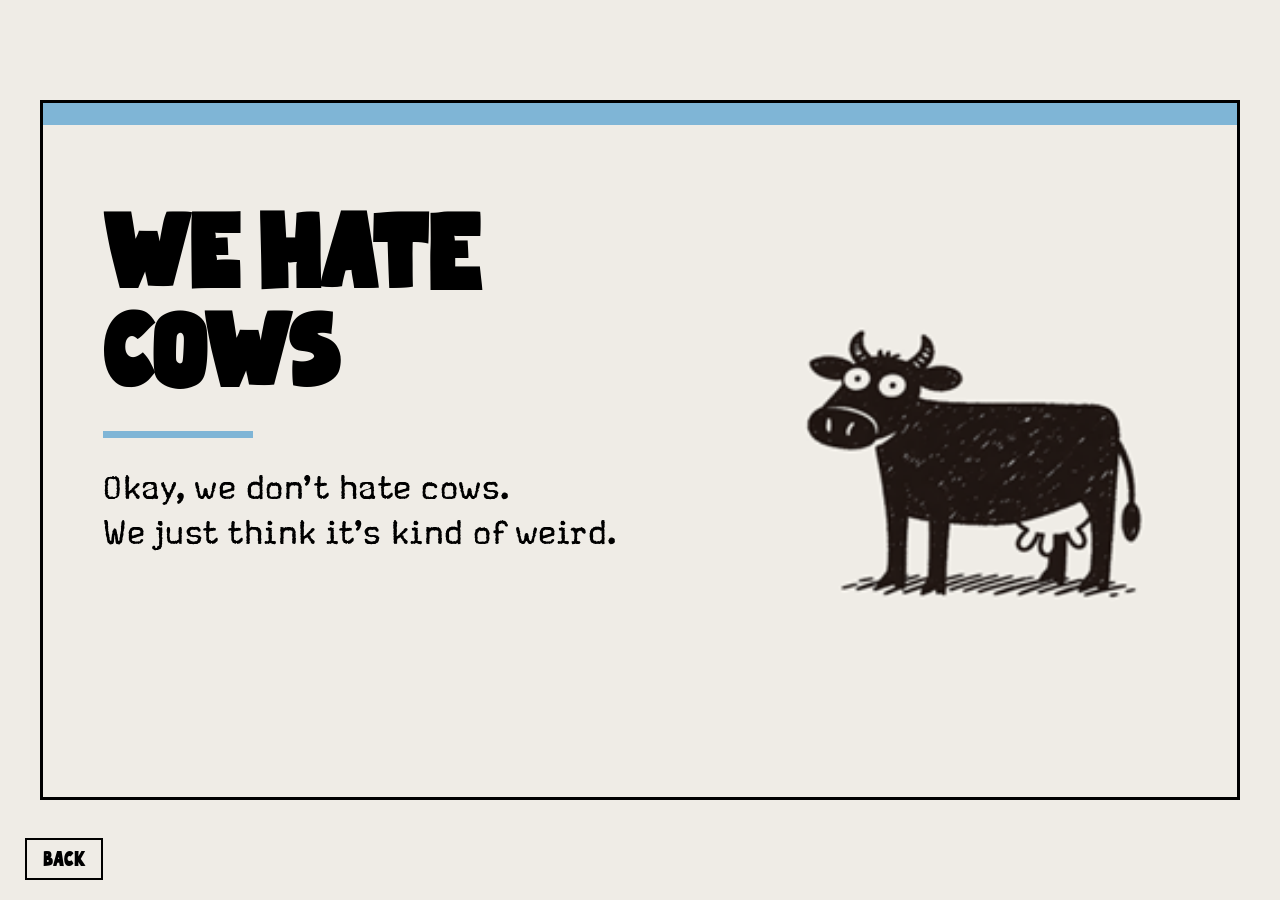
==== indexes/Ad_01.html @ 674abde2 "Add files via upload" ====
<!DOCTYPE html>
<html lang="en">

<head>
  <meta charset="UTF-8" />
  <meta name="viewport" content="width=device-width, initial-scale=1.0" />
  <title>Oatly Ad 01</title>

  <style>
    @font-face {
      font-family: "GirdoBlack";
      src: url("../fonts/GirdoBlackPro-Regular.a40bd0fc.woff") format("woff");
    }

    @font-face {
      font-family: "FKGrotesk";
      src: url("../fonts/FKGroteskNeue.woff2") format("woff2");
    }

    @font-face {
      font-family: "Margo";
      src: url("../fonts/MargoPro-Regular.adcdb6c7.woff") format("woff");
    }

    body {
      margin: 0;
      min-height: 100vh;
      display: flex;
      justify-content: center;
      align-items: center;
      background: #efece6;
      font-family: "FKGrotesk", Arial, sans-serif;
    }

    .poster {
      width: 1200px;
      max-width: 95vw;
      min-height: 700px;
      background: #efece6;
      border: 3px solid #000;
      box-sizing: border-box;
      position: relative;
      display: grid;
      grid-template-columns: 1.1fr 0.9fr;
    }

    .accent {
      position: absolute;
      top: 0;
      left: 0;
      width: 100%;
      height: 22px;
      background: #7fb5d6;
    }

    .left {
      padding: 80px 60px 60px 60px;
      display: flex;
      flex-direction: column;
    }

    .headline {
      font-family: "GirdoBlack", "FKGrotesk", Arial, sans-serif;
      font-size: 110px;
      line-height: 0.9;
      text-transform: uppercase;
      margin: 20px 0 30px 0;
    }

    .underline {
      width: 150px;
      height: 7px;
      background: #7fb5d6;
      margin: 0 0 28px 0;
    }

    .subtext {
      font-family: "Margo", "FKGrotesk", Arial, sans-serif;
      font-size: 36px;
      line-height: 1.25;
      max-width: 520px;
      margin: 0;
      letter-spacing: 0.5px;
      margin-bottom: 20px;
    }

    /* RIGHT SIDE IMAGE (NO BOX) */
    .right {
      display: flex;
      align-items: center;
      justify-content: center;
      padding: 40px;
    }

    .right img {
      width: 100%;
      max-width: 420px;
      height: auto;
      object-fit: contain;
      display: block;
    }

    @media (max-width: 950px) {
      .poster {
        grid-template-columns: 1fr;
      }

      .headline {
        font-size: 80px;
      }

      .subtext {
        font-size: 28px;
      }

      .right {
        padding: 20px 40px 60px 40px;
      }
    }

    .back-button {
      position: fixed;
      bottom: 20px;
      left: 25px;

      font-family: "GirdoBlack", Arial, sans-serif;
      font-size: 22px;

      text-decoration: none;
      color: black;

      border: 2px solid black;
      padding: 8px 16px;
      background: #efece6;

      cursor: pointer;
      transition: 0.2s;
    }

    .back-button:hover {
      background: black;
      color: #efece6;
    }
  </style>
</head>

<body>
  <div class="poster">
    <div class="accent"></div>

    <div class="left">
      <h1 class="headline">WE HATE<br>COWS</h1>

      <div class="underline"></div>

      <p class="subtext">
        Okay, we don’t hate cows.<br>
        We just think it’s kind of weird.
      </p>
    </div>

    <div class="right">
      <img src="../png/Cow.png" alt="Cow visual" />
    </div>
  </div>
  <a href="../index.html" class="back-button">BACK</a>
</body>

</html>
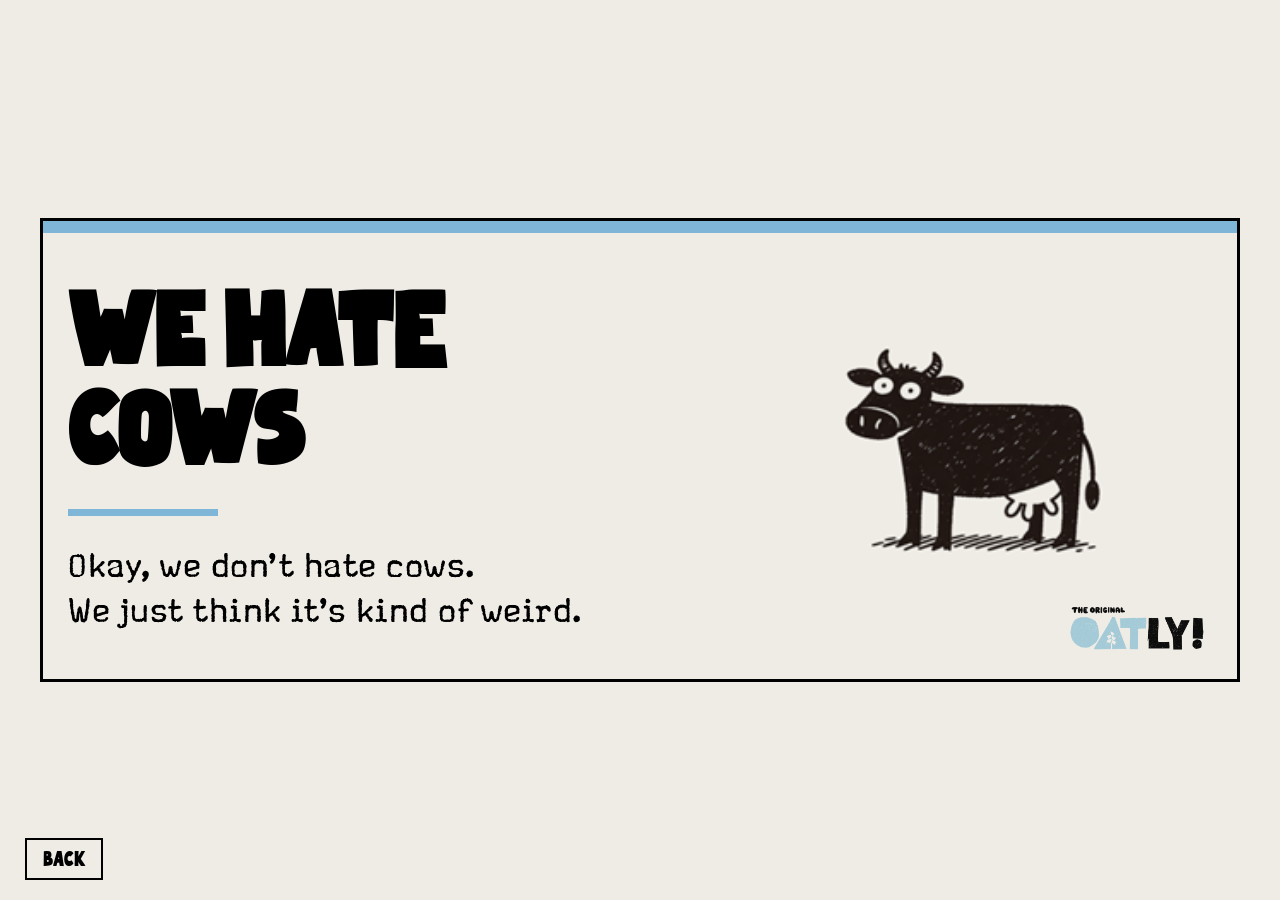
==== commit 9db170a0: "Add files via upload" ====
--- a/indexes/Ad_01.html
+++ b/indexes/Ad_01.html
@@ -5,143 +5,7 @@
   <meta charset="UTF-8" />
   <meta name="viewport" content="width=device-width, initial-scale=1.0" />
   <title>Oatly Ad 01</title>
-
-  <style>
-    @font-face {
-      font-family: "GirdoBlack";
-      src: url("../fonts/GirdoBlackPro-Regular.a40bd0fc.woff") format("woff");
-    }
-
-    @font-face {
-      font-family: "FKGrotesk";
-      src: url("../fonts/FKGroteskNeue.woff2") format("woff2");
-    }
-
-    @font-face {
-      font-family: "Margo";
-      src: url("../fonts/MargoPro-Regular.adcdb6c7.woff") format("woff");
-    }
-
-    body {
-      margin: 0;
-      min-height: 100vh;
-      display: flex;
-      justify-content: center;
-      align-items: center;
-      background: #efece6;
-      font-family: "FKGrotesk", Arial, sans-serif;
-    }
-
-    .poster {
-      width: 1200px;
-      max-width: 95vw;
-      min-height: 700px;
-      background: #efece6;
-      border: 3px solid #000;
-      box-sizing: border-box;
-      position: relative;
-      display: grid;
-      grid-template-columns: 1.1fr 0.9fr;
-    }
-
-    .accent {
-      position: absolute;
-      top: 0;
-      left: 0;
-      width: 100%;
-      height: 22px;
-      background: #7fb5d6;
-    }
-
-    .left {
-      padding: 80px 60px 60px 60px;
-      display: flex;
-      flex-direction: column;
-    }
-
-    .headline {
-      font-family: "GirdoBlack", "FKGrotesk", Arial, sans-serif;
-      font-size: 110px;
-      line-height: 0.9;
-      text-transform: uppercase;
-      margin: 20px 0 30px 0;
-    }
-
-    .underline {
-      width: 150px;
-      height: 7px;
-      background: #7fb5d6;
-      margin: 0 0 28px 0;
-    }
-
-    .subtext {
-      font-family: "Margo", "FKGrotesk", Arial, sans-serif;
-      font-size: 36px;
-      line-height: 1.25;
-      max-width: 520px;
-      margin: 0;
-      letter-spacing: 0.5px;
-      margin-bottom: 20px;
-    }
-
-    /* RIGHT SIDE IMAGE (NO BOX) */
-    .right {
-      display: flex;
-      align-items: center;
-      justify-content: center;
-      padding: 40px;
-    }
-
-    .right img {
-      width: 100%;
-      max-width: 420px;
-      height: auto;
-      object-fit: contain;
-      display: block;
-    }
-
-    @media (max-width: 950px) {
-      .poster {
-        grid-template-columns: 1fr;
-      }
-
-      .headline {
-        font-size: 80px;
-      }
-
-      .subtext {
-        font-size: 28px;
-      }
-
-      .right {
-        padding: 20px 40px 60px 40px;
-      }
-    }
-
-    .back-button {
-      position: fixed;
-      bottom: 20px;
-      left: 25px;
-
-      font-family: "GirdoBlack", Arial, sans-serif;
-      font-size: 22px;
-
-      text-decoration: none;
-      color: black;
-
-      border: 2px solid black;
-      padding: 8px 16px;
-      background: #efece6;
-
-      cursor: pointer;
-      transition: 0.2s;
-    }
-
-    .back-button:hover {
-      background: black;
-      color: #efece6;
-    }
-  </style>
+  <link rel="stylesheet" href="../css/ad-style.css">
 </head>
 
 <body>
@@ -160,10 +24,11 @@
     </div>
 
     <div class="right">
-      <img src="../png/Cow.png" alt="Cow visual" />
+      <img src="../assets/images/Cow.png" alt="Cow visual" />
+      <img src="../assets/images/Oatly_logo.png" alt="Oatly logo" class="logo">
     </div>
   </div>
   <a href="../index.html" class="back-button">BACK</a>
 </body>
 
-</html>+</html>
--- a/css/ad-style.css
+++ b/css/ad-style.css
@@ -0,0 +1,239 @@
+@font-face {
+  font-family: "GirdoBlack";
+  src: url("../assets/fonts/GirdoBlackPro-Regular.a40bd0fc.woff") format("woff");
+}
+
+@font-face {
+  font-family: "FKGrotesk";
+  src: url("../assets/fonts/FKGroteskNeue.woff2") format("woff2");
+}
+
+@font-face {
+  font-family: "Margo";
+  src: url("../assets/fonts/MargoPro-Regular.adcdb6c7.woff") format("woff");
+}
+
+body {
+  margin: 0;
+  min-height: 100vh;
+  display: flex;
+  justify-content: center;
+  align-items: center;
+  background: #efece6;
+  font-family: "FKGrotesk", Arial, sans-serif;
+}
+
+.poster {
+  width: 1200px;
+  max-width: 95vw;
+  border: 3px solid #000;
+  box-sizing: border-box;
+  position: relative;
+}
+
+.accent {
+  position: absolute;
+  top: 0;
+  left: 0;
+  width: 100%;
+  background: #7fb5d6;
+}
+
+.headline {
+  font-family: "GirdoBlack", "FKGrotesk", Arial, sans-serif;
+  line-height: 0.9;
+  text-transform: uppercase;
+}
+
+.subtext {
+  font-family: "Margo", "FKGrotesk", Arial, sans-serif;
+}
+
+.back-button {
+  position: fixed;
+  bottom: 20px;
+  left: 25px;
+  font-family: "GirdoBlack", Arial, sans-serif;
+  font-size: 22px;
+  text-decoration: none;
+  color: black;
+  border: 2px solid black;
+  padding: 8px 16px;
+  background: #efece6;
+  cursor: pointer;
+  transition: 0.2s ease;
+}
+
+.back-button:hover {
+  background: black;
+  color: #efece6;
+  transform: translateY(-2px);
+}
+
+.logo {
+  position: absolute;
+  bottom: 25px;
+  right: 30px;
+  width: 140px;
+  height: auto;
+  opacity: 0.95;
+}
+
+/* ========================= */
+/* DEFAULT AD LAYOUT (AD 01 / AD 02 / AD 04) */
+/* ========================= */
+
+.poster {
+  min-height: auto;
+  background: #efece6;
+  display: grid;
+  grid-template-columns: 1.1fr 0.9fr;
+}
+
+.accent {
+  height: 12px;
+}
+
+.left {
+  padding: 40px 25px 25px 25px;
+  display: flex;
+  flex-direction: column;
+}
+
+.headline {
+  font-size: clamp(48px, 9vw, 110px);
+  margin: 20px 0 30px 0;
+}
+
+.underline {
+  width: 150px;
+  height: 7px;
+  background: #7fb5d6;
+  margin: 0 0 28px 0;
+}
+
+.subtext {
+  font-size: clamp(18px, 3.5vw, 36px);
+  line-height: 1.25;
+  max-width: 520px;
+  margin: 0 0 20px 0;
+  letter-spacing: 0.5px;
+}
+
+.right {
+  display: flex;
+  align-items: center;
+  justify-content: center;
+  padding: 20px 20px 40px 20px;
+}
+
+.right img:not(.logo) {
+  width: 100%;
+  max-width: 320px;
+  height: auto;
+  object-fit: contain;
+  display: block;
+}
+
+/* ========================= */
+/* AD 03 SPECIFIC STYLES */
+/* ========================= */
+
+body.ad-03 .poster {
+  min-height: 700px;
+  background: url("../assets/images/Blue_background.jpg");
+  background-repeat: repeat;
+  background-size: auto;
+  overflow: hidden;
+  padding: 90px 80px 70px 80px;
+  display: block;
+}
+
+body.ad-03 .poster::before {
+  content: "";
+  position: absolute;
+  inset: 0;
+  background: rgba(255, 255, 255, 0.25);
+}
+
+body.ad-03 .poster > * {
+  position: relative;
+  z-index: 1;
+}
+
+body.ad-03 .accent {
+  height: 22px;
+  z-index: 2;
+}
+
+body.ad-03 .headline {
+  font-size: clamp(50px, 10vw, 120px);
+  margin: 40px 0 40px 0;
+  text-align: center;
+  color: #000;
+}
+
+body.ad-03 .underline {
+  width: 170px;
+  height: 7px;
+  background: #000;
+  margin: 30px auto;
+  display: block;
+}
+
+body.ad-03 .subtext {
+  font-size: clamp(20px, 4vw, 40px);
+  line-height: 1.15;
+  text-align: center;
+  margin: 0 auto;
+  max-width: 620px;
+  letter-spacing: 0.3px;
+  color: #111;
+}
+
+body.ad-03 .tractor {
+  position: absolute;
+  bottom: 0;
+  left: 0;
+  width: 100%;
+  height: auto;
+  display: block;
+  pointer-events: none;
+}
+
+/* ========================= */
+/* MOBILE */
+/* ========================= */
+
+@media (max-width: 950px) {
+  .poster {
+    grid-template-columns: 1fr;
+  }
+
+  .headline {
+    font-size: 80px;
+  }
+
+  .subtext {
+    font-size: 28px;
+  }
+
+  .right {
+    padding: 20px 40px 60px 40px;
+  }
+
+  .logo {
+    width: 50px;
+    bottom: 15px;
+    right: 15px;
+  }
+
+  body.ad-03 .poster {
+    padding: 80px 40px 90px 40px;
+    min-height: auto;
+  }
+
+  body.ad-03 .accent {
+    height: 12px;
+  }
+}
